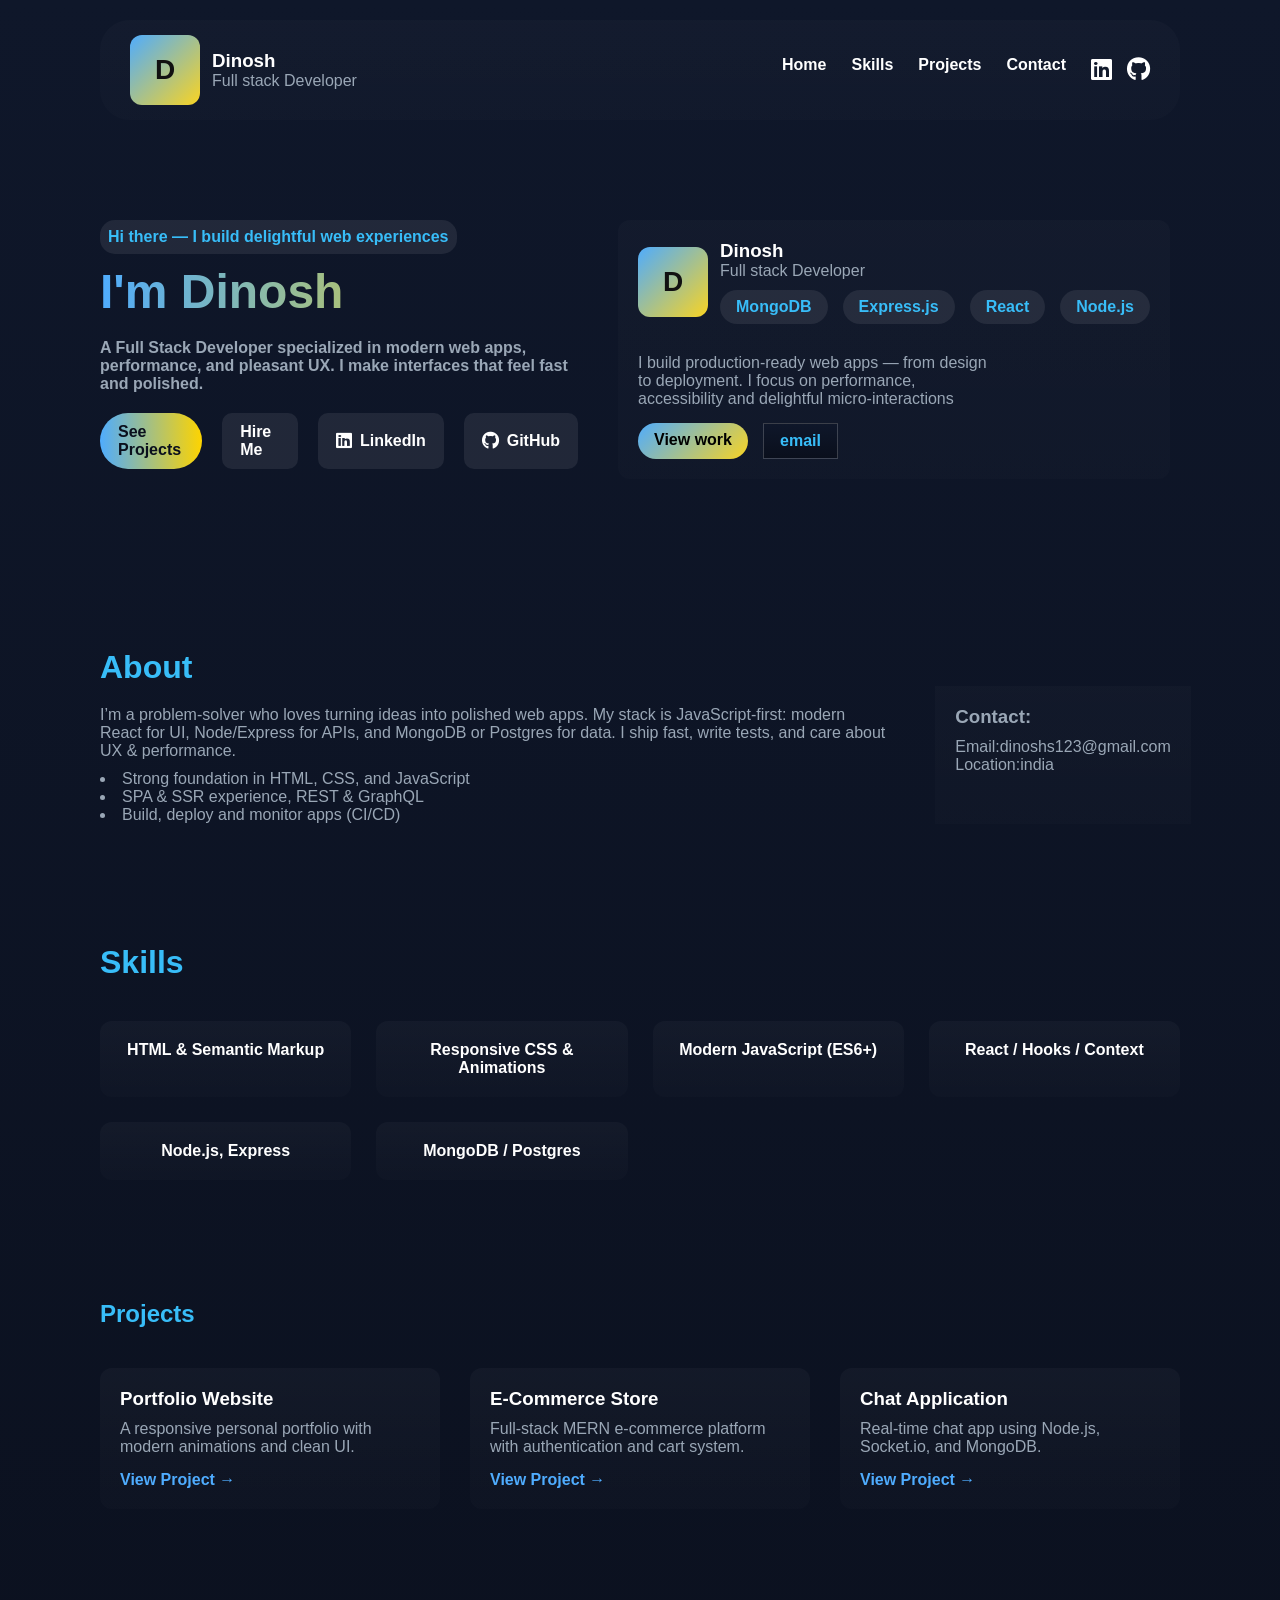
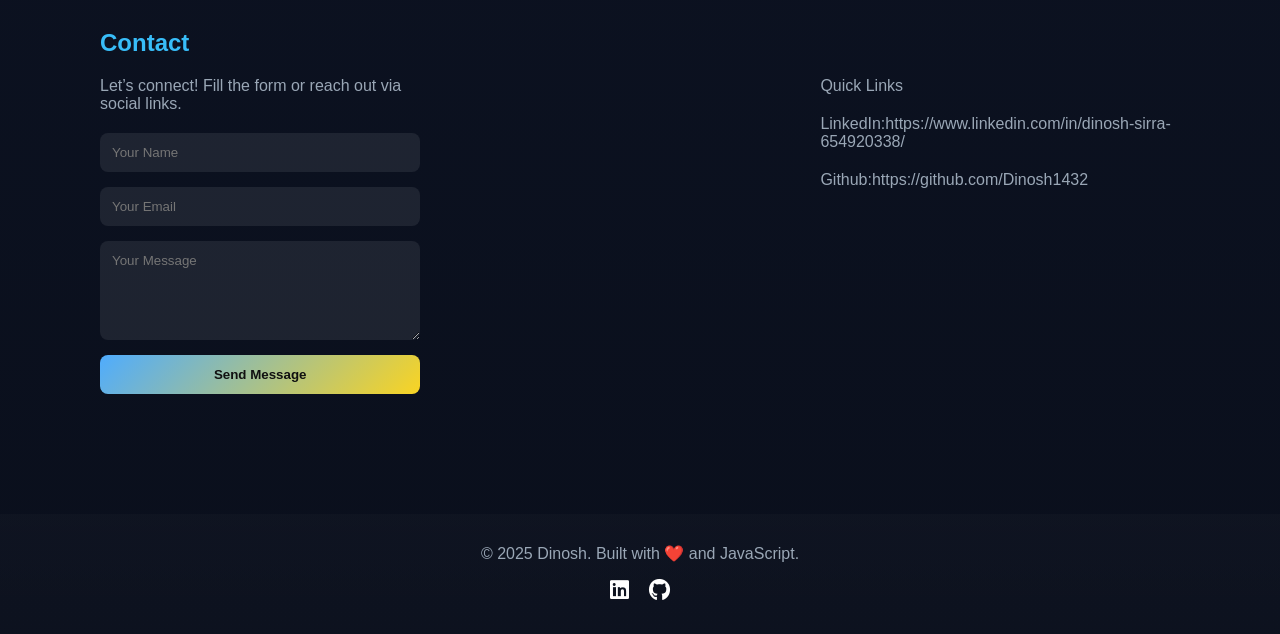
==== index3.html @ 91f4d85d "initial commit" ====
<!DOCTYPE html>
<html lang="en">
<head>
  <meta charset="UTF-8" />
  <meta name="viewport" content="width=device-width, initial-scale=1.0" />
  <link rel="stylesheet" href="style.css" />
  <link rel="stylesheet" href="https://cdnjs.cloudflare.com/ajax/libs/font-awesome/6.5.0/css/all.min.css">

  <title>Navbar Example</title>
</head>
<body>
  <header class="header-section">

    <!-- Profile on the right -->
     <div class="profile-container">
      <div class="profile-logo">
        <p >D</p>
      </div>
      <div>
      <h3>Dinosh</h3>
      <p style="color: #9aa7b6;">Full stack Developer</p>
      </div>
    </div>
    <!-- Links on the left -->
    <div class="links-section">
      <a href="#">Home</a>
      <a href="#">Skills</a>
      <a href="#">Projects</a>
      <a href="#">Contact</a>
      <div class="social-icons">
        <a href="https://www.linkedin.com/in/dinosh-sirra-654920338/" target="_blank">
        <i class="fab fa-linkedin"></i>
        </a>
        <a href="//github.com/Dinosh1432" target="_blank">
        <i class="fab fa-github"></i>
        </a>
      </div>
    </div>
  </header>
  <div class="intro-section">
    <div class="intro-1">
      <p class="intro-1-content">Hi there — I build delightful web experiences</p>
      <h1 id="animated-name"></h1>
      <p class="intro-1-content2">A Full Stack Developer specialized in modern web apps,<br> performance, and pleasant UX. I make interfaces that feel fast<br> and polished.</p>
      <div class="intro-links">
      <a href="#" style="background: linear-gradient(to right, #4facfe,#fed400); color:#0a0f1c;border-radius:100px">See Projects</a>
      <a href="#">Hire Me</a>
      <a href="https://www.linkedin.com/in/yourusername" target="_blank">
        <i class="fab fa-linkedin"></i> LinkedIn
      </a>
      <a href="https://github.com/yourusername" target="_blank">
        <i class="fab fa-github"></i> GitHub
      </a>
    </div>
    </div>
    <div class="intro-2">
        <div class="profile-container">
        <div class="profile-logo">
        D
        </div>
        <div class="profile">
        <h3>Dinosh</h3>
        <p>Full stack Developer</p>
          <ul>
          <a>MongoDB</a>
          <a>Express.js</a>
          <a>React</a>
          <a>Node.js</a>  
          </ul>  
          </div>
        </div>
        <p class="intro-2-content">
          I build production-ready web apps — from design<br> to deployment. I focus on performance,<br> accessibility and delightful micro-interactions
        </p>
        <ul>
          <a style="color:black;background:linear-gradient(135deg, #4facfe, #f9d423);">View work</a>
          <a style="border-radius:0%;background:linear-gradient(180deg, #0f172a, #0a0f1c); border: 1px solid rgba(255,255,255,0.2);
 ">email</a>
        </ul>
    </div>

  </div>

  <div class="about">
    <h1>About</h1>
    <div class="about-container">
      <div class="about-content">
        <p>I’m a problem-solver who loves turning ideas into polished web apps. My stack is JavaScript-first: modern <br>React for UI, Node/Express for APIs, and MongoDB or Postgres for data. I ship fast, write tests, and care about<br> UX & performance.</p>
          <ul style="margin-top:10px">
          <li>Strong foundation in HTML, CSS, and JavaScript</li>
          <li>SPA & SSR experience, REST & GraphQL</li>
          <li>Build, deploy and monitor apps (CI/CD)</li>
        </ul>
      </div>
      <div class="about-adress">
        <h3>Contact:</h3>
        <p>Email:dinoshs123@gmail.com</p>
        <p>Location:india</p>
      </div>

    </div>

  </div>

<section id="skills">

    <div class="section-title">Skills</div>
    <div class="grid skills-grid reveal">
    <div class="skill-box">HTML & Semantic Markup</div>
    <div class="skill-box">Responsive CSS & Animations</div>
    <div class="skill-box">Modern JavaScript (ES6+)</div>
    <div class="skill-box">React / Hooks / Context</div>
    <div class="skill-box">Node.js, Express</div>
    <div class="skill-box">MongoDB / Postgres</div>
    </div>
 
    
</section>


<!-- PROJECTS SECTION -->
<section id="projects" class="projects">
  <h1>Projects</h1>
  <div class="projects-grid">
    <div class="project-card">
      <h3>Portfolio Website</h3>
      <p>A responsive personal portfolio with modern animations and clean UI.</p>
      <a href="#">View Project →</a>
    </div>
    <div class="project-card">
      <h3>E-Commerce Store</h3>
      <p>Full-stack MERN e-commerce platform with authentication and cart system.</p>
      <a href="#">View Project →</a>
    </div>
    <div class="project-card">
      <h3>Chat Application</h3>
      <p>Real-time chat app using Node.js, Socket.io, and MongoDB.</p>
      <a href="#">View Project →</a>
    </div>
  </div>
</section>

<!-- CONTACT SECTION -->
 
<section id="contact" class="contact">
  <h1>Contact</h1>
  <div class="contact-container">
  <div>
  <p>Let’s connect! Fill the form or reach out via social links.</p>
  <form>
    <input type="text" placeholder="Your Name" required>
    <input type="email" placeholder="Your Email" required>
    <textarea rows="5" placeholder="Your Message" required></textarea>
    <button type="submit">Send Message</button>
  </form>
  </div>
  <div>
    <p>Quick Links</p>
    <p>LinkedIn:https://www.linkedin.com/in/dinosh-sirra-654920338/</p>
    <p>Github:https://github.com/Dinosh1432</p>
  </div>
  </div>

</section>

<!-- FOOTER -->
<footer class="footer">
  <p>© 2025 Dinosh. Built with ❤️ and JavaScript.</p>
  <div class="footer-icons">
    <a href="https://www.linkedin.com/in/yourusername" target="_blank"><i class="fab fa-linkedin"></i></a>
    <a href="https://github.com/yourusername" target="_blank"><i class="fab fa-github"></i></a>
  </div>
</footer>



<script src="index.js"></script>

</body>
</html>
---- style.css ----
* {
    margin: 0;
    padding: 0;
    box-sizing: border-box;
    font-family: 'Poppins', sans-serif;
}
body {
  background: linear-gradient(180deg, #0f172a, #0a0f1c); 
  color: #fff;
  min-height: 100vh;
  margin: 0;
  font-family: 'Poppins', sans-serif;
}

.header-section {
    display: flex;
    justify-content: space-between; /* left = links, right = profile */
    align-items: center;
    padding: 15px 30px;
    color: #fff;
    margin-left:100px;
    margin-right:100px;
    margin-top:20px;
    margin-bottom:10px;
    background:linear-gradient(180deg, rgba(255,255,255,0.02), rgba(255,255,255,0.01));
    border-radius: 30px;
}


.links-section {
    display: flex;
    justify-content: space-between; /* distribute links evenly */
    gap: 25px; /* space between links */
}

.links-section a {
    text-decoration: none;
    color: white;
    font-weight: 600;
    transition:color 0.3s ease;

}

.links-section a:hover {
    color: #ff9800;
}

.social-icons {
    display: flex;
    gap: 15px;
}

.social-icons a {
    color: white;         
    font-size: 24px;        
    transition: color 0.3s ease;
}

.social-icons a:hover {
    color: #ff9800;         /* hover color */
}


.profile-container {
    display: flex;
    align-items: center;   /* vertically center logo + text */
    gap: 12px;             /* small space between logo and text */
}

.profile-logo {
    width: 70px;
    height: 70px;
    font-size: 28px;
    font-weight: bold;
    color: #111;
    border-radius: 12px;
    background: linear-gradient(135deg, #4facfe, #f9d423);
    display: flex;              /* center D inside the box */
    align-items: center;
    justify-content: center;
}

.intro-section {
   margin-left:80px;
    margin-right:90px;
    margin-top:80px;
    margin-bottom:10px;
  display: flex;
  justify-content: space-between;
  align-items: flex-start;
    gap:40px;
  padding: 20px;
}

.intro-2-content{
    margin-top: 30px;

}

.intro-links{
    display:flex;
    gap:35px;
}

.intro-2{
background:linear-gradient(180deg, rgba(255,255,255,0.02), rgba(255,255,255,0.01));
  
  padding: 20px;        /* for inner spacing */
  border-radius: 12px;  /* optional */

}



.intro-2 ul {
    display: flex;
    gap: 15px;        /* space between tags */
    list-style: none; /* remove bullets */
    padding: 0;
    margin-top:10px;
}

.intro-2 ul a {
    display: inline-block;
    padding: 8px 16px;          /* controls pill size */
    background-color: rgba(255, 255, 255, 0.08);
    color: #38bdf8;
    border-radius: 999px;       /* makes it pill-shaped */
    font-weight:550;
    cursor: pointer;
    white-space: nowrap;        /* prevent breaking words */
    text-decoration: none;      /* remove underline */
    transition: background 0.3s ease;
}

.intro-2 ul a:hover {
    background-color: rgba(255, 255, 255, 0.15);
}

.intro-2 p{
color: #9aa7b6;
}

.view-work{
    background:linear-gradient(135deg, #4facfe, #f9d423);
}

.intro-2-content{
    margin-bottom:15px;
}

.intro-1-content{
     background-color: rgba(255, 255, 255, 0.08);
    color: #38bdf8;
    display:inline-block;
    padding:8px;
    border-radius: 15px;
    font-weight: 550;
}

.intro-1 h1 {
  font-size: 48px; /* adjust as needed */
  font-weight: 700;

  background: linear-gradient(to right, #4facfe,#fed400);
  -webkit-background-clip: text;
  -webkit-text-fill-color: transparent;
  background-clip: text; /* modern browsers */
  color: transparent;
  margin-top:10px;
}

.intro-1-content2{
 color: #9aa7b6;
 margin-top:20px;
 font-weight: 600;
}


.intro-links {
  display: flex;
  gap: 20px;
  margin-top: 20px;
}

.intro-links a {
  text-decoration: none;
  padding: 10px 18px;
  border-radius: 10px;
  font-weight: 600;
  color: white;
  background: rgba(255, 255, 255, 0.08);
  display: flex;
  align-items: center;
  gap: 8px; /* space between icon and text */

}


.intro-links a:hover {
  background: rgba(255, 255, 255, 0.15);
}

.intro-links i {
  font-size: 18px;
}
.about{
  margin-left:100px;
}
.about-container{
  display:flex;
  gap:50px;
}

.about ul li{
  list-style-position: inside;
}

.about h1{
  color: #38bdf8;
}

.about-content{
  color: #9aa7b6;
  margin-top:20px;
}

.about-adress{
  color: #9aa7b6;
  background:linear-gradient(180deg, rgba(255,255,255,0.02), rgba(255,255,255,0.01));
  padding:20px;
  
}

.about-adress h3{
  margin-bottom:10px;
}


.about{
  margin-top:150px;
}

/* ===== SKILLS SECTION ===== */
#skills {
  margin: 120px 100px;
}

.section-title {
  font-size: 32px;
  font-weight: 700;
  color: #38bdf8;
  margin-bottom: 40px;
}

.skills-grid {
  display: grid;
  grid-template-columns: repeat(auto-fit, minmax(220px, 1fr));
  gap: 25px;
}

.skill-box {
  background: linear-gradient(180deg, rgba(255,255,255,0.03), rgba(255,255,255,0.01));
  padding: 20px;
  border-radius: 12px;
  color: #fff;
  font-weight: 600;
  text-align: center;
  transition: transform 0.3s ease, background 0.3s ease;
}

.skill-box:hover {
  transform: translateY(-8px);
  background: linear-gradient(135deg, #4facfe, #f9d423);
  color: #111;
}

/* ===== PROJECTS SECTION ===== */
.projects {
  margin: 120px 100px;
}

.projects h1 {
  color: #38bdf8;
  margin-bottom: 40px;
}

.projects-grid {
  display: grid;
  grid-template-columns: repeat(auto-fit, minmax(280px, 1fr));
  gap: 30px;
}

.project-card {
  background: linear-gradient(180deg, rgba(255,255,255,0.03), rgba(255,255,255,0.01));
  padding: 20px;
  border-radius: 12px;
  transition: transform 0.3s ease, background 0.3s ease;
}

.project-card h3 {
  color: #fff;
  margin-bottom: 10px;
}

.project-card p {
  color: #9aa7b6;
  margin-bottom: 15px;
}

.project-card a {
  color: #4facfe;
  font-weight: 600;
  text-decoration: none;
}

.project-card:hover {
  transform: translateY(-8px);
  background: linear-gradient(135deg, #4facfe, #f9d423);
  color: #111;
}



/* ===== CONTACT SECTION ===== */
.contact {
  margin: 120px 100px;
  
}
.contact-container{
  display:flex;
  gap:400px
}
.contact h1 {
  color: #38bdf8;
  margin-bottom: 20px;
}

.contact p {
  color: #9aa7b6;
  margin-bottom: 20px;
}

.contact form {
  display: flex;
  flex-direction: column;
  gap: 15px;
  max-width: 500px;
}

.contact input,
.contact textarea {
  padding: 12px;
  border-radius: 8px;
  border: none;
  outline: none;
  background: rgba(255, 255, 255, 0.08);
  color: white;
}

.contact button {
  padding: 12px;
  border: none;
  border-radius: 8px;
  font-weight: 600;
  background: linear-gradient(135deg, #4facfe, #f9d423);
  color: #111;
  cursor: pointer;
  transition: transform 0.2s ease;
}

.contact button:hover {
  transform: scale(1.05);
}

/* ===== FOOTER ===== */
.footer {
  margin-top: 120px;
  padding: 30px;
  text-align: center;
  background: linear-gradient(180deg, rgba(255,255,255,0.02), rgba(255,255,255,0.01));
}

.footer p {
  color: #9aa7b6;
  margin-bottom: 15px;
}

.footer-icons {
  display: flex;
  justify-content: center;
  gap: 20px;
}

.footer-icons a {
  color: white;
  font-size: 22px;
  transition: color 0.3s ease;
}

.footer-icons a:hover {
  color: #ff9800;
}
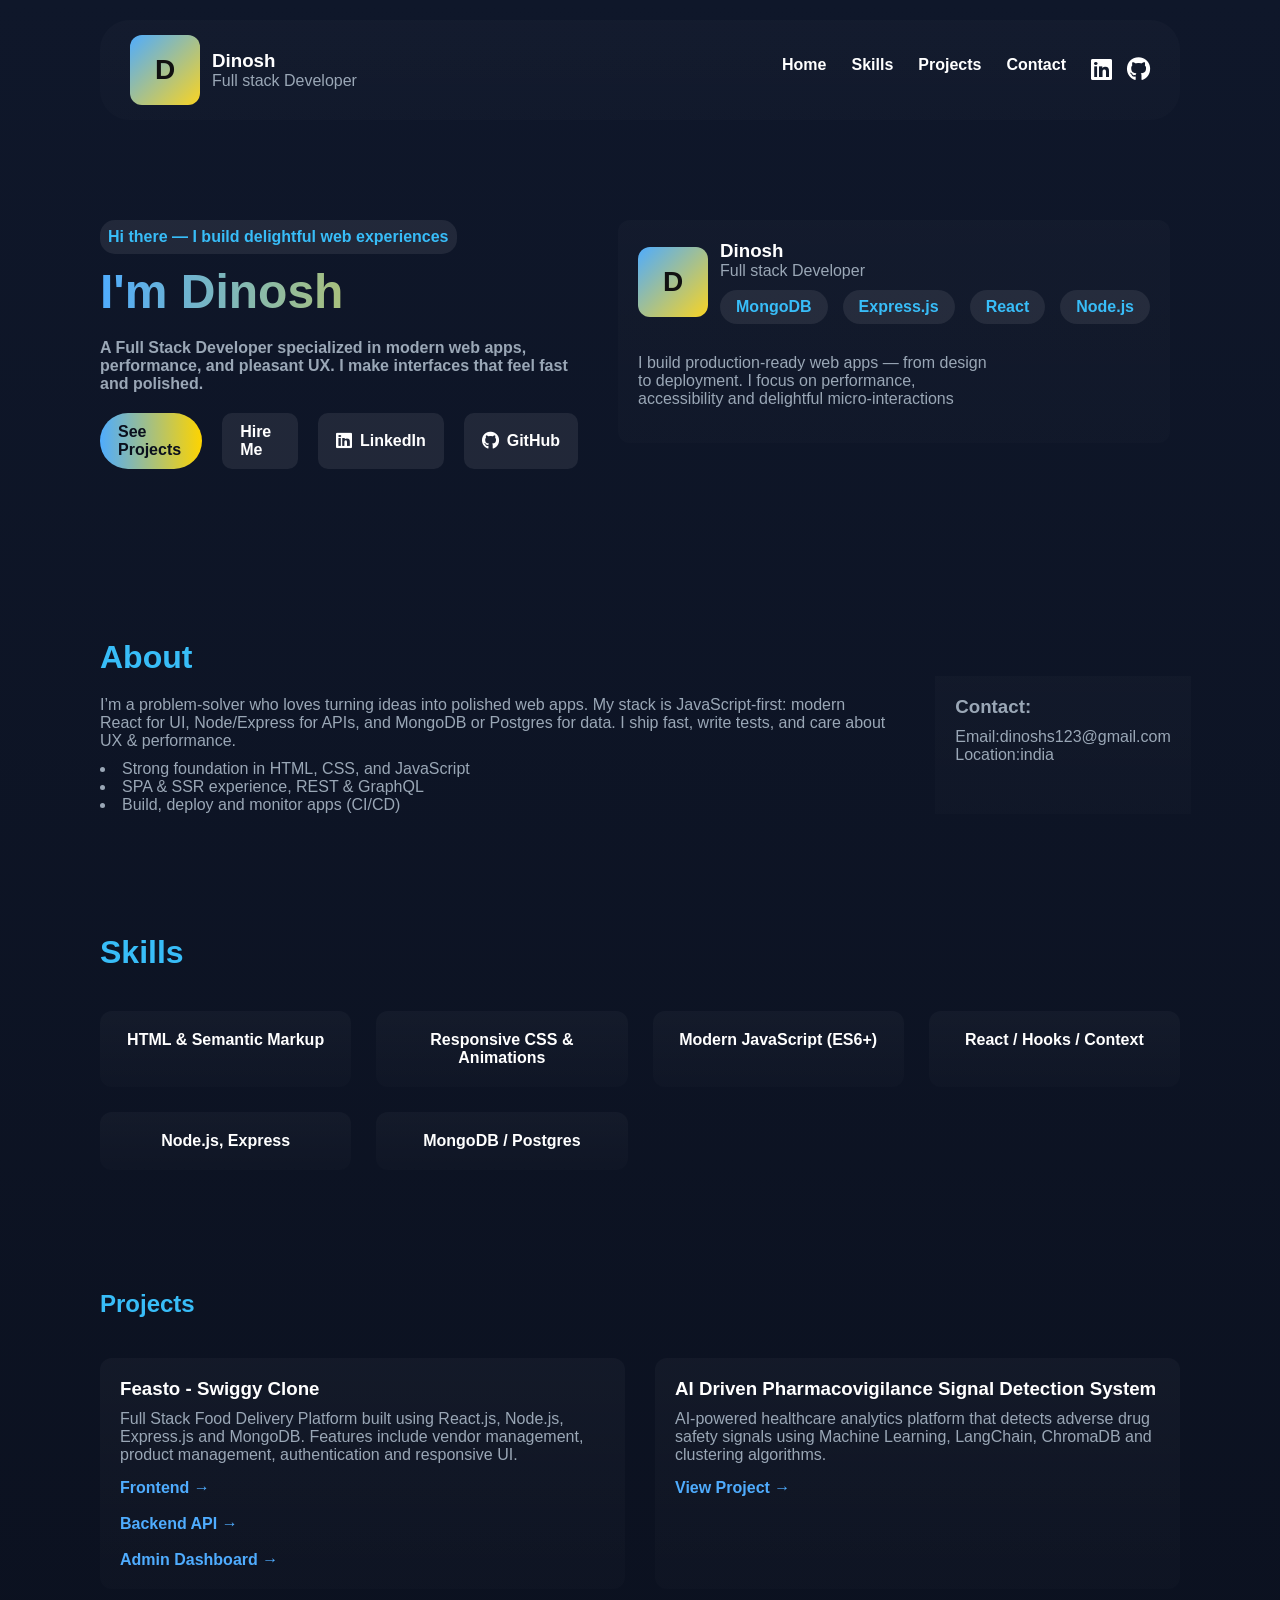
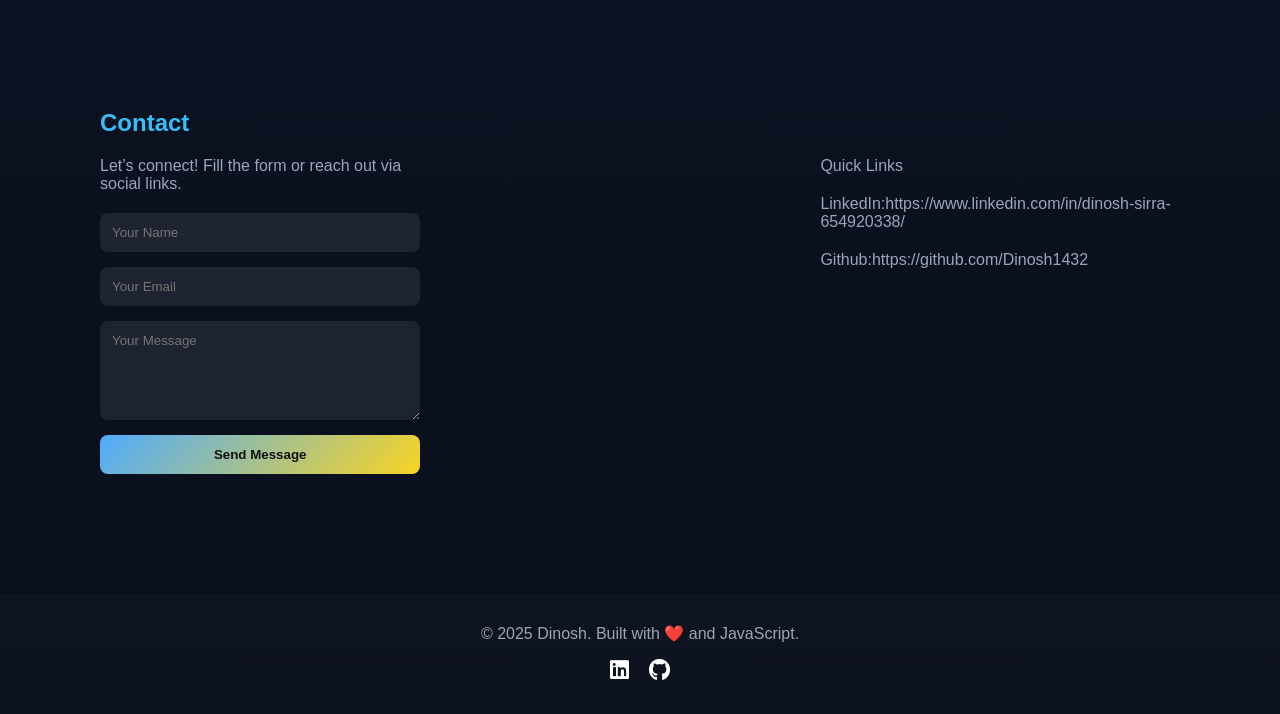
==== commit a05323c3: "Update project links and descriptions in index3.html" ====
--- a/index3.html
+++ b/index3.html
@@ -23,10 +23,10 @@
     </div>
     <!-- Links on the left -->
     <div class="links-section">
-      <a href="#">Home</a>
-      <a href="#">Skills</a>
-      <a href="#">Projects</a>
-      <a href="#">Contact</a>
+      <a href="#home">Home</a>
+      <a href="#skills">Skills</a>
+      <a href="#projects">Projects</a>
+      <a href="#contact">Contact</a>
       <div class="social-icons">
         <a href="https://www.linkedin.com/in/dinosh-sirra-654920338/" target="_blank">
         <i class="fab fa-linkedin"></i>
@@ -43,7 +43,7 @@
       <h1 id="animated-name"></h1>
       <p class="intro-1-content2">A Full Stack Developer specialized in modern web apps,<br> performance, and pleasant UX. I make interfaces that feel fast<br> and polished.</p>
       <div class="intro-links">
-      <a href="#" style="background: linear-gradient(to right, #4facfe,#fed400); color:#0a0f1c;border-radius:100px">See Projects</a>
+      <a href="#projects" style="background: linear-gradient(to right, #4facfe,#fed400); color:#0a0f1c;border-radius:100px">See Projects</a>
       <a href="#">Hire Me</a>
       <a href="https://www.linkedin.com/in/yourusername" target="_blank">
         <i class="fab fa-linkedin"></i> LinkedIn
@@ -73,9 +73,7 @@
           I build production-ready web apps — from design<br> to deployment. I focus on performance,<br> accessibility and delightful micro-interactions
         </p>
         <ul>
-          <a style="color:black;background:linear-gradient(135deg, #4facfe, #f9d423);">View work</a>
-          <a style="border-radius:0%;background:linear-gradient(180deg, #0f172a, #0a0f1c); border: 1px solid rgba(255,255,255,0.2);
- ">email</a>
+          
         </ul>
     </div>
 
@@ -121,22 +119,54 @@
 <!-- PROJECTS SECTION -->
 <section id="projects" class="projects">
   <h1>Projects</h1>
+
   <div class="projects-grid">
+
+    <!-- Feasto -->
     <div class="project-card">
-      <h3>Portfolio Website</h3>
-      <p>A responsive personal portfolio with modern animations and clean UI.</p>
-      <a href="#">View Project →</a>
-    </div>
+      <h3>Feasto - Swiggy Clone</h3>
+
+      <p>
+        Full Stack Food Delivery Platform built using React.js,
+        Node.js, Express.js and MongoDB. Features include vendor
+        management, product management, authentication and
+        responsive UI.
+      </p>
+
+      <div style="margin-top:15px;">
+        <a href="https://github.com/Dinosh1432/Feasto_UI" target="_blank">
+          Frontend →
+        </a>
+        <br><br>
+
+        <a href="https://github.com/Dinosh1432/React_Backend" target="_blank">
+          Backend API →
+        </a>
+        <br><br>
+
+        <a href="https://github.com/Dinosh1432/React_backend_dashboard" target="_blank">
+          Admin Dashboard →
+        </a>
+      </div>
+    </div>
+
+    <!-- Pharma Project -->
     <div class="project-card">
-      <h3>E-Commerce Store</h3>
-      <p>Full-stack MERN e-commerce platform with authentication and cart system.</p>
-      <a href="#">View Project →</a>
-    </div>
-    <div class="project-card">
-      <h3>Chat Application</h3>
-      <p>Real-time chat app using Node.js, Socket.io, and MongoDB.</p>
-      <a href="#">View Project →</a>
-    </div>
+      <h3>AI Driven Pharmacovigilance Signal Detection System</h3>
+
+      <p>
+        AI-powered healthcare analytics platform that detects
+        adverse drug safety signals using Machine Learning,
+        LangChain, ChromaDB and clustering algorithms.
+      </p>
+
+      <div style="margin-top:15px;">
+        <a href="https://github.com/Dinosh1432/TEAM-81`" target="_blank">
+          View Project →
+        </a>
+      </div>
+    </div>
+
   </div>
 </section>
 
--- a/style.css
+++ b/style.css
@@ -315,10 +315,11 @@
 }
 
 .project-card:hover {
-  transform: translateY(-8px);
-  background: linear-gradient(135deg, #4facfe, #f9d423);
-  color: #111;
-}
+  transform: translateY(-12px);
+  box-shadow: 0 15px 35px rgba(79,172,254,0.25);
+  border-color: rgba(79,172,254,0.4);
+}
+
 
 
 
